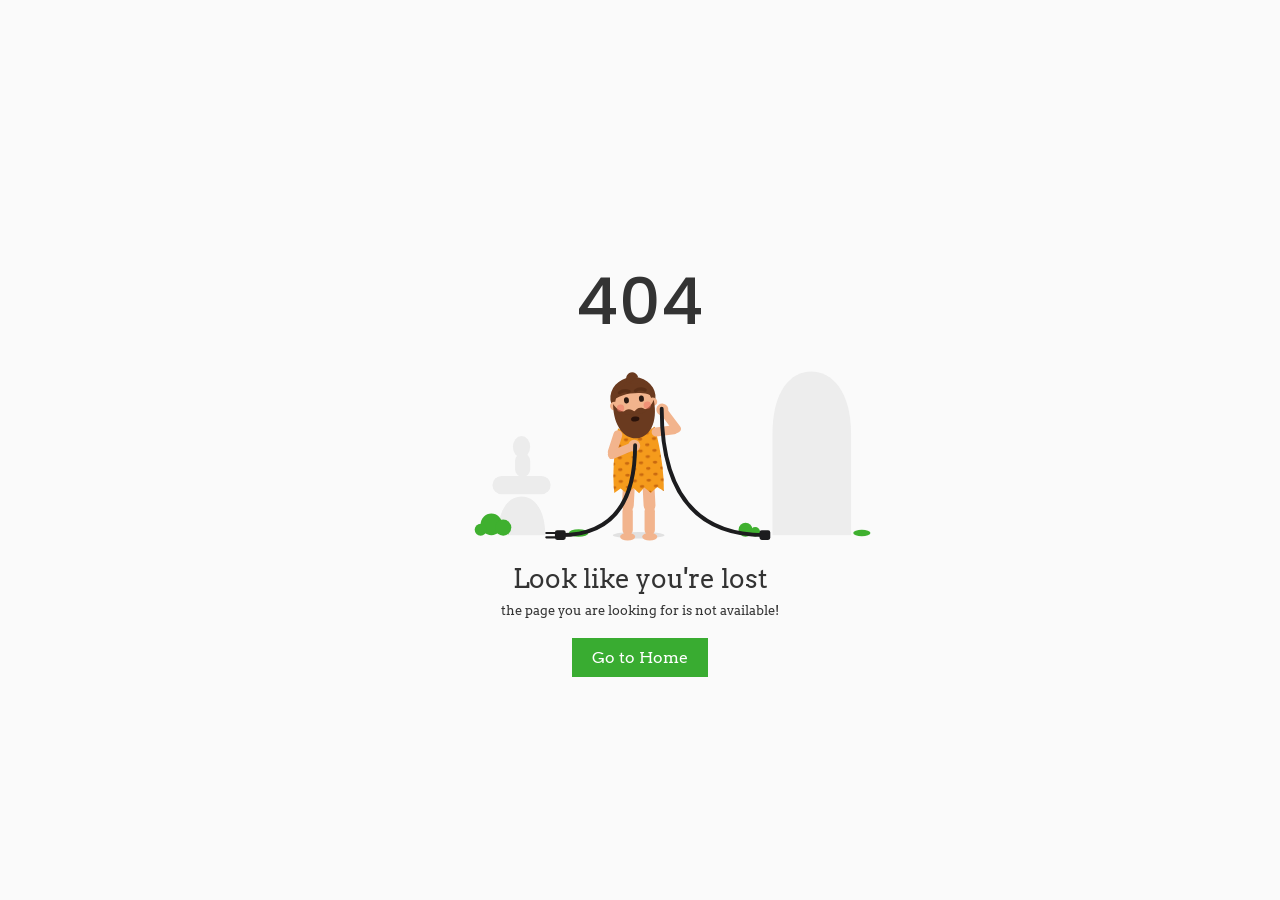
==== baotri2animation.html @ 829a9618 "Add files via upload" ====
<!DOCTYPE html>
<html lang="en">
<head>
<meta charset="utf-8">
<meta name="viewport" content="width=device-width, initial-scale=1">
<title>404 Page Not Found</title>
<link rel="preconnect" href="https://fonts.googleapis.com">
<link href="https://fonts.googleapis.com/css2?family=Arvo&family=Poppins:wght@500&display=swap" rel="stylesheet">
<style>
  /* ===== style.css ===== */
  * { box-sizing: border-box; margin: 0; padding: 0; }
  body {
    min-height: 100vh;
    display: grid;
    place-items: center;
    background: #fafafa;
    color: #333;
    font-family: 'Arvo', Georgia, serif;
  }
  .page_404 { width: 100%; padding: 24px 16px; text-align: center; }
  .contant_box_404 { margin-top: 50px; max-width: 560px; margin-inline: auto; }
  #stage { width: 100%; height: auto; display: block; overflow: visible; }
  .contant_box_404 h3 { font-size: 26px; font-weight: 400; margin-top: 4px; }
  .contant_box_404 p  { font-size: 13px; margin-top: 8px; }
  .link_404 {
    color: #fff !important;
    padding: 10px 20px;
    background: #39ac31;
    margin: 20px 0;
    display: inline-block;
    text-decoration: none;
  }
  .link_404:hover { background: #2f9328; }
</style>
</head>
<body>

<section class="page_404">
  <div class="contant_box_404">

    <svg id="stage" viewBox="0 0 520 285" role="img" aria-label="404 - a caveman gets zapped by an electric cable">
      <defs>
        <pattern id="spots" width="13" height="11" patternUnits="userSpaceOnUse">
          <ellipse cx="3" cy="3" rx="2.1" ry="1.3" fill="#c9690f"/>
          <ellipse cx="9.5" cy="8.5" rx="2.1" ry="1.3" fill="#c9690f"/>
        </pattern>
        <filter id="glow" x="-60%" y="-60%" width="220%" height="220%">
          <feMorphology in="SourceAlpha" operator="dilate" radius="2.5" result="d"/>
          <feGaussianBlur in="d" stdDeviation="5" result="b"/>
          <feFlood id="glowColor" flood-color="#ffd83a" flood-opacity="1"/>
          <feComposite in2="b" operator="in" result="c"/>
          <feMerge><feMergeNode in="c"/><feMergeNode in="SourceGraphic"/></feMerge>
        </filter>
        <filter id="cordGlow" x="-20%" y="-20%" width="140%" height="140%">
          <feGaussianBlur in="SourceGraphic" stdDeviation="3" result="b"/>
          <feMerge><feMergeNode in="b"/><feMergeNode in="SourceGraphic"/></feMerge>
        </filter>
        <radialGradient id="flashG">
          <stop offset="0" stop-color="#fff" stop-opacity="1"/>
          <stop offset=".45" stop-color="#fff3a0" stop-opacity=".7"/>
          <stop offset="1" stop-color="#ffe45c" stop-opacity="0"/>
        </radialGradient>
      </defs>

      <!-- ===== scene ===== -->
      <g id="scene" fill="#ececec">
        <!-- stacked stones (left) -->
        <path d="M128 262 C128 240 137 226 150 226 C163 226 172 240 172 262Z"/>
        <rect x="123" y="207" width="54" height="17" rx="8.5"/>
        <rect x="144" y="186" width="14" height="22" rx="7"/>
        <ellipse cx="150" cy="180" rx="8" ry="10"/>
        <!-- tall rock (right) -->
        <path d="M383 262 V168 C383 128 400 110 419 110 C438 110 456 128 456 168 V262Z" fill="#ededed"/>
        <!-- bushes -->
        <g fill="#3fb02f">
          <circle cx="122" cy="252" r="10"/><circle cx="133" cy="255" r="7.5"/><circle cx="112" cy="257" r="5.5"/>
          <ellipse cx="203" cy="260" rx="9" ry="3.5"/>
          <circle cx="358" cy="257" r="6.5"/><circle cx="367" cy="259" r="4.5"/>
          <ellipse cx="466" cy="260" rx="8" ry="3"/>
        </g>
      </g>

      <text x="260" y="66" text-anchor="middle" font-family="Poppins, system-ui, sans-serif"
            font-weight="500" font-size="60" fill="#333" letter-spacing="1">404</text>

      <ellipse id="shadow" cx="260" cy="262" rx="24" ry="3" fill="#000" opacity=".1"/>

      <g id="actors">
        <!-- ===== character ===== -->
        <g id="char">
          <g id="root">

            <!-- legs -->
            <g id="legL">
              <rect class="skin" x="-5.5" y="-3" width="11" height="29" rx="5.5"/>
              <line class="bone" x1="0" y1="0" x2="0" y2="24"/>
              <g id="shinL">
                <rect class="skin" x="-4.8" y="-3" width="9.6" height="27" rx="4.8"/>
                <ellipse class="skin" cx="0" cy="25.5" rx="7" ry="3.6"/>
                <line class="bone" x1="0" y1="0" x2="0" y2="24"/>
              </g>
            </g>
            <g id="legR">
              <rect class="skin" x="-5.5" y="-3" width="11" height="29" rx="5.5"/>
              <line class="bone" x1="0" y1="0" x2="0" y2="24"/>
              <g id="shinR">
                <rect class="skin" x="-4.8" y="-3" width="9.6" height="27" rx="4.8"/>
                <ellipse class="skin" cx="0" cy="25.5" rx="7" ry="3.6"/>
                <line class="bone" x1="0" y1="0" x2="0" y2="24"/>
              </g>
            </g>

            <!-- torso -->
            <g id="torso">
              <rect class="skin" x="-16" y="-54" width="32" height="54" rx="8"/>
              <g id="ribs" class="boneset">
                <line x1="0" y1="-48" x2="0" y2="-2"/>
                <line x1="-17" y1="-47" x2="17" y2="-47"/>
                <path d="M-11 -41 Q0 -37 11 -41 M-12 -34 Q0 -30 12 -34 M-11 -27 Q0 -23 11 -27 M-10 -20 Q0 -16 10 -20" fill="none"/>
                <path d="M-9 -3 Q0 6 9 -3" fill="none"/>
              </g>
              <path id="tunic" fill="#f59b1c"
                d="M-17 -52 C-22 -30 -24 -8 -23 8 L-17 4 L-11 9 L-5 4 L0 9 L5 4 L11 9 L17 4 L23 8 C24 -8 22 -30 17 -52 Q0 -38 -17 -52Z"/>
              <path id="tunicSpots" fill="url(#spots)"
                d="M-17 -52 C-22 -30 -24 -8 -23 8 L-17 4 L-11 9 L-5 4 L0 9 L5 4 L11 9 L17 4 L23 8 C24 -8 22 -30 17 -52 Q0 -38 -17 -52Z"/>

              <!-- head -->
              <g id="head">
                <rect class="skin" x="-5.5" y="-12" width="11" height="14" rx="4"/>
                <ellipse cx="0" cy="-30" rx="21" ry="19" fill="#6a3a1f"/>
                <circle class="skin" cx="-18" cy="-24" r="4"/>
                <circle class="skin" cx="18" cy="-24" r="4"/>
                <ellipse class="skin" cx="0" cy="-25" rx="17" ry="16"/>
                <path fill="#6a3a1f" d="M-19 -26 C-21 -4 -11 8 0 8 C11 8 21 -4 19 -26 C15 -18 9 -17 0 -17 C-9 -17 -15 -18 -19 -26Z"/>
                <path fill="#6a3a1f" d="M-19 -28 C-21 -48 21 -48 19 -28 C14 -36 -14 -36 -19 -28Z"/>
                <path fill="#6a3a1f" d="M-4 -44 C-7 -54 5 -57 7 -48 C3 -48 -1 -43 -4 -44Z"/>
                <circle cx="-12.5" cy="-21.5" r="3.4" fill="#ee6f62" opacity=".5"/>
                <circle cx="12.5" cy="-21.5" r="3.4" fill="#ee6f62" opacity=".5"/>
                <!-- mouth -->
                <ellipse id="mouth" cx="0" cy="-10" rx="4" ry="2.4" fill="#2b130b"/>
                <rect id="teeth" x="-3.5" y="-13.5" width="7" height="2.6" rx="1" fill="#fff" opacity="0"/>
                <path fill="#6a3a1f" d="M-11 -17 C-6 -22 -2 -19 0 -17 C2 -19 6 -22 11 -17 C6 -13 2 -14.5 0 -15 C-2 -14.5 -6 -13 -11 -17Z"/>
                <!-- eyes -->
                <g id="eyeL" transform="translate(-7 -28)">
                  <circle id="scL" r="4.6" fill="#fff" opacity="0"/>
                  <ellipse id="puL" rx="2.3" ry="2.9" fill="#2b1a12"/>
                </g>
                <g id="eyeR" transform="translate(7 -28)">
                  <circle id="scR" r="4.6" fill="#fff" opacity="0"/>
                  <ellipse id="puR" rx="2.3" ry="2.9" fill="#2b1a12"/>
                </g>
                <path id="browL" d="M-12 -35 Q-7.5 -37.5 -3 -35" stroke="#5a2f17" stroke-width="3" stroke-linecap="round" fill="none"/>
                <path id="browR" d="M3 -35 Q7.5 -37.5 12 -35" stroke="#5a2f17" stroke-width="3" stroke-linecap="round" fill="none"/>
                <circle id="gM" cx="0" cy="-10" r="0.1" fill="none"/>
              </g>
              <!-- arm L (screen left) -->
              <g id="armL">
                <rect class="skin" x="-4.2" y="-3" width="8.4" height="25" rx="4.2"/>
                <line class="bone" x1="0" y1="0" x2="0" y2="21"/>
                <g id="foreL">
                  <rect class="skin" x="-3.8" y="-3" width="7.6" height="25" rx="3.8"/>
                  <line class="bone" x1="0" y1="0" x2="0" y2="21"/>
                  <g id="fingL">
                    <rect class="skin" x="-4.5" y="22" width="3" height="9" rx="1.5" transform="rotate(14 -3 22)"/>
                    <rect class="skin" x="1.5" y="22" width="3" height="9" rx="1.5" transform="rotate(-14 3 22)"/>
                  </g>
                  <circle class="skin" cx="0" cy="23" r="5.6"/>
                  <circle id="gL" cx="0" cy="24" r="0.1" fill="none"/>
                </g>
              </g>
              <!-- arm R (screen right) -->
              <g id="armR">
                <rect class="skin" x="-4.2" y="-3" width="8.4" height="25" rx="4.2"/>
                <line class="bone" x1="0" y1="0" x2="0" y2="21"/>
                <g id="foreR">
                  <rect class="skin" x="-3.8" y="-3" width="7.6" height="25" rx="3.8"/>
                  <line class="bone" x1="0" y1="0" x2="0" y2="21"/>
                  <circle class="skin" cx="0" cy="23" r="5.6"/>
                  <circle id="gR" cx="0" cy="24" r="0.1" fill="none"/>
                </g>
              </g>

            </g>
          </g>
        </g>

        <!-- ===== cables ===== -->
        <g id="plugs" fill="#1c1c1e">
          <rect x="181" y="257.5" width="10" height="9" rx="2"/>
          <rect x="172" y="259" width="10" height="2" rx="1"/>
          <rect x="172" y="263" width="10" height="2" rx="1"/>
          <rect x="371" y="257.5" width="10" height="9" rx="2"/>
        </g>
        <path id="cordA" fill="none" stroke="#1c1c1e" stroke-width="3.6" stroke-linecap="round"/>
        <path id="cordB" fill="none" stroke="#1c1c1e" stroke-width="3.6" stroke-linecap="round"/>

        <!-- ===== fx ===== -->
        <g id="fx">
          <circle id="flash" r="120" fill="url(#flashG)" opacity="0"/>
          <g id="bolts" fill="none" stroke="#fff6a8" stroke-width="1.8" stroke-linecap="round" stroke-linejoin="round"></g>
          <g id="sparkR" opacity="0" stroke="#ffe45c" stroke-width="2" stroke-linecap="round">
            <path d="M376 250 l0 -10 M376 250 l-8 -7 M376 250 l8 -7"/>
          </g>
        </g>
      </g>
    </svg>

    <h3>Look like you're lost</h3>
    <p>the page you are looking for is not available!</p>
    <a href="index.html" class="link_404">Go to Home</a>
  </div>
</section>

<script>
/* ===== script.js ===== */
(() => {
  const $ = id => document.getElementById(id);
  const svg = $('stage');
  const GROUND = 262, LX = 186, RX = 376, FLOOR = { x: 292, y: GROUND };
  const Z = -0.16;       // timing offset of everything after the zap
  const ZT = 4.66 + Z;   // moment of the zap (4.5 s)
  const T = 9.0 + Z;     // loop length (s)

  /* ---------- helpers ---------- */
  const clamp = (x, a = 0, b = 1) => Math.min(b, Math.max(a, x));
  const sm = x => { x = clamp(x); return x * x * (3 - 2 * x); };
  const win = (t, a, b, r = .2) => sm((t - a) / r) * (1 - sm((t - b) / r));
  const hex = h => [1, 3, 5].map(i => parseInt(h.substr(i, 2), 16));
  const mix = (a, b, t) => { const A = hex(a), B = hex(b);
    return `rgb(${A.map((v, i) => Math.round(v + (B[i] - v) * t)).join(',')})`; };

  const E = {
    io:  x => .5 - .5 * Math.cos(Math.PI * x),
    in:  x => x * x,
    out: x => 1 - (1 - x) * (1 - x),
    lin: x => x
  };

  /* ---------- pose defaults ----------
     Angles: 0 = pointing down, +90 = left, 180 = up, -90 = right (absolute, relative to torso). */
  const START = {
    px: 260, py: 214, rot: 0, sx: 1, sy: 1, torso: 0, head: 0, lookX: 0, lookY: 1,
    aL: 20, fL: -110, aR: -20, fR: 110, tL: 3, sL: 0, tR: -3, sR: 0,
    blink: 0, squint: 0, mouth: .05, wide: 0, brow: 0, lift: 0,
    xray: 0, glow: 0, hot: 0, fing: 0,
    Ahl: 1, Ahr: 0, Am: 0, Bhl: 0, Bhr: 1, Bm: 0, tightB: 0,
    alpha: 0, flash: 0
  };

  const STAR = { torso: 0, head: -4, aL: 125, fL: 105, aR: -125, fR: -105, tL: 40, sL: 28, tR: -40, sR: -28,
    xray: 1, glow: 1, wide: 1, mouth: 1, brow: 10, lift: 3, squint: 0, hot: 1, tightB: 1,
    Ahl: 0, Ahr: 0, Am: 0, Bhr: 0, Bm: 1, lookX: 0, lookY: 0, px: 260, py: 214 };

  /* ---------- timeline (seconds) ---------- */
  const K = [
    [0,    START],                                                                   // 1) both hands hold a plug each
    [0.35, { alpha: 1 }],
    [0.75, { lookY: 1.6, head: 3, brow: -2 }],                                         //    look at the plugs
    [0.95, {}],
    [1.4,  { aR: -142, fR: 168, head: -8, torso: -4, px: 258, lookY: -1.2, lookX: 1.2, // 2) right hand lifts its plug...
             brow: 4, lift: 1.5, mouth: .2 }],
    [3.0,  {}],                                                                        //    ...and shakes it (procedural, see render)
    [3.55, { aR: -155, fR: 64, head: 3, torso: 0, px: 260, lookX: 0, lookY: 1.6,       // 3) plug to the mouth
             squint: .3, brow: -4, lift: 1, mouth: .05 }],
    [3.78, { Bhr: 0, Bm: 1 }],                                                         //    sucking (procedural)
    [4.4,  {}],
    [4.66 + Z, STAR],                                                                    // ZAP
    [5.55 + Z, { py: 132, px: 262 }, 'out'],                                             // fly up to the 404
    [6.15 + Z, {}],
    [6.28 + Z, { py: 136, xray: 0, glow: 0, hot: 0, tightB: 0, Bm: 0, wide: .4, mouth: .7,   // go limp
             aL: 55, fL: 20, aR: -55, fR: -20, tL: 18, sL: 5, tR: -18, sR: -5, head: 6, lift: 0, brow: 6 }],
    [6.5 + Z,  { py: 226, aL: 35, fL: -20, aR: -35, fR: 20, tL: 72, sL: -85, tR: -72, sR: 85, // fall & sit
             wide: .2, mouth: .4, head: 2 }],
    [6.72 + Z, { py: 248, sy: .94, wide: 0, mouth: .2, squint: .2, brow: 8, head: 0 }],        // land
    [6.84 + Z, { py: 244, sy: 1.02 }],
    [6.98 + Z, { py: 248, sy: 1 }],
    [7.4 + Z,  { aL: 30, fL: -125, aR: -30, fR: 125, head: 3, mouth: .1, squint: .15 }],       // 5) chin on hands
    [8.5 + Z,  {}],
    [8.9 + Z,  { alpha: 0 }],
    [9.0 + Z,  { ...START, alpha: 0 }, 'lin']
  ];

  const tracks = {};
  let cur = {};
  K.forEach(([t, p, e = 'io']) => {
    cur = { ...cur, ...p };
    for (const k in cur) (tracks[k] ||= []).push([t, cur[k], e]);
  });

  function sample(t) {
    const o = {};
    for (const k in tracks) {
      const a = tracks[k];
      let i = a.length - 1;
      while (i > 0 && a[i][0] > t) i--;
      if (i === a.length - 1 || a[i + 1][0] === a[i][0]) { o[k] = a[i][1]; continue; }
      const n = a[i + 1], u = (t - a[i][0]) / (n[0] - a[i][0]);
      o[k] = a[i][1] + (n[1] - a[i][1]) * E[n[2]](u);
    }
    return o;
  }

  /* ---------- cached nodes ---------- */
  const skins = [...document.querySelectorAll('.skin')];
  const bones = [...document.querySelectorAll('.bone')];
  const ribs = $('ribs');
  ribs.querySelectorAll('line,path').forEach(n => {
    n.setAttribute('stroke', '#fffbe0'); n.setAttribute('stroke-width', '2.2'); n.setAttribute('stroke-linecap', 'round');
  });
  bones.forEach(n => { n.setAttribute('stroke', '#fffbe0'); n.setAttribute('stroke-width', '3'); n.setAttribute('stroke-linecap', 'round'); });

  const el = {};
  ['root','torso','head','armL','armR','foreL','foreR','legL','legR','shinL','shinR','fingL',
   'eyeL','eyeR','puL','puR','scL','scR','browL','browR','mouth','teeth','tunic','tunicSpots',
   'cordA','cordB','actors','char','flash','bolts','sparkR','shadow','glowColor','gL','gR','gM'
  ].forEach(id => el[id] = $(id));

  const pt = svg.createSVGPoint();
  function world(node) {
    pt.x = +node.getAttribute('cx'); pt.y = +node.getAttribute('cy');
    const sp = pt.matrixTransform(node.getScreenCTM());
    return sp.matrixTransform(svg.getScreenCTM().inverse());
  }

  const BLINKS = [0.65, 3.3, 7.7 + Z, 8.2 + Z];
  const blinkAt = t => BLINKS.reduce((m, b) => Math.max(m, 1 - clamp(Math.abs(t - b) / .09)), 0);

  /* ---------- render one frame ---------- */
  function render(t) {
    const s = sample(t);

    /* procedural motion layered on the keyframes */
    const shake = win(t, 1.55, 3.0, .15);          // shaking the plug
    s.fR += 20 * Math.sin(t * 19) * shake;
    s.aR += 5 * Math.sin(t * 19 + 1.3) * shake;
    s.head += 2 * Math.sin(t * 19 + 2.2) * shake;
    s.sway = 9 * Math.sin(t * 19 + 2.8) * shake;   // the cable whips side to side
    s.aL += .8 * Math.sin(t * 2.1);                // left hand idles

        const calm = win(t, 7.3 + Z, 8.6 + Z, .3);
    s.head += 1.3 * Math.sin(t * 2.3) * calm;
    s.sy += .006 * Math.sin(t * 3) * calm;

    const zap = sm((t - ZT) / .05) * (1 - sm((t - ZT - 1.49) / .1));      // 0..1 while being electrocuted
    const jx = zap * (2.2 * Math.sin(t * 83) + 1.2 * Math.sin(t * 131));
    const jy = zap * (1.8 * Math.sin(t * 97 + 1));
    const jr = zap * 3.5 * Math.sin(t * 71);
    s.aL += zap * 7 * Math.sin(t * 61);  s.aR += zap * 7 * Math.sin(t * 67 + 2);
    s.tL += zap * 5 * Math.sin(t * 59);  s.tR += zap * 5 * Math.sin(t * 73 + 1);
    s.fL += zap * 6 * Math.sin(t * 79);  s.fR += zap * 6 * Math.sin(t * 89);
    s.glow *= .8 + .2 * Math.sin(t * 90);

    // sucking on the plug: pursed lips pulsing, hand nudging the plug in/out, eyes on the cable
    const suck = win(t, 3.8, 4.4, .08);
    const pump = Math.sin(t * 17);
    s.mouth = s.mouth * (1 - suck) + suck * (-.15 + .25 * pump);
    s.fR += suck * 5 * pump;
    s.head += suck * 1.2 * Math.sin(t * 17 + 1);
    s.squint = Math.max(s.squint, suck * .4);
    s.lift += suck * .8 * pump;

    // free-fall (gravity) while dropping
    if (t >= ZT + 1.62 && t < ZT + 2.06) { const u = (t - ZT - 1.62) / .44; s.py = 136 + (248 - 136) * u * u; }

    s.blink = Math.max(s.blink, blinkAt(t));

    /* skeleton transforms */
    el.root.setAttribute('transform', `translate(${s.px + jx} ${s.py + jy}) rotate(${s.rot + jr}) scale(${s.sx} ${s.sy})`);
    el.torso.setAttribute('transform', `rotate(${s.torso})`);
    el.head.setAttribute('transform', `translate(0 -50) rotate(${s.head})`);
    el.armL.setAttribute('transform', `translate(-17 -47) rotate(${s.aL})`);
    el.foreL.setAttribute('transform', `translate(0 21) rotate(${s.fL - s.aL})`);
    el.armR.setAttribute('transform', `translate(17 -47) rotate(${s.aR})`);
    el.foreR.setAttribute('transform', `translate(0 21) rotate(${s.fR - s.aR})`);
    el.legL.setAttribute('transform', `translate(-9 0) rotate(${s.tL})`);
    el.shinL.setAttribute('transform', `translate(0 24) rotate(${s.sL - s.tL})`);
    el.legR.setAttribute('transform', `translate(9 0) rotate(${s.tR})`);
    el.shinR.setAttribute('transform', `translate(0 24) rotate(${s.sR - s.tR})`);
    el.fingL.setAttribute('opacity', clamp(s.fing));

    /* face */
    const lid = 1 - Math.max(s.blink * .95, s.squint * .55);
    const ey = Math.max(.06, lid) * (1 + .15 * s.wide);
    ['L', 'R'].forEach(k => {
      el['eye' + k].style.transform = '';
      el['pu' + k].setAttribute('transform', `translate(${s.lookX} ${s.lookY}) scale(1 ${ey})`);
      el['sc' + k].setAttribute('opacity', clamp(s.wide));
      el['sc' + k].setAttribute('transform', `scale(1 ${Math.max(.05, 1 - s.blink)})`);
    });
    el.browL.setAttribute('transform', `translate(0 ${-s.lift}) rotate(${-s.brow} -7.5 -36)`);
    el.browR.setAttribute('transform', `translate(0 ${-s.lift}) rotate(${s.brow} 7.5 -36)`);
    el.mouth.setAttribute('rx', Math.max(2.4, 3.6 + 2 * s.mouth));
    el.mouth.setAttribute('ry', Math.max(1.3, 1.6 + 5 * s.mouth));
    el.teeth.setAttribute('opacity', s.mouth > .6 ? 1 : 0);

    /* x-ray look */
    const x = clamp(s.xray);
    const skin = mix('#f2b48d', '#ffd466', x);
    skins.forEach(n => { n.style.fill = skin; n.style.fillOpacity = 1 - .35 * x; });
    bones.forEach(n => n.setAttribute('opacity', x));
    ribs.setAttribute('opacity', x);
    el.tunic.style.fill = mix('#f59b1c', '#ffc040', x);
    el.tunic.style.fillOpacity = 1 - .72 * x;
    el.tunicSpots.style.opacity = 1 - .8 * x;

    el.char.setAttribute('filter', s.glow > .02 ? 'url(#glow)' : 'none');
    el.glowColor.setAttribute('flood-opacity', clamp(s.glow));

    /* cables */
    const hL = world(el.gL), hR = world(el.gR), mo = world(el.gM);
    const blend = (wl, wr, wm) => {
      let sum = wl + wr + wm; const n = sum > 1 ? sum : 1;
      const f = Math.max(0, 1 - sum / n);
      return { x: (hL.x * wl + hR.x * wr + mo.x * wm) / n + FLOOR.x * f,
               y: (hL.y * wl + hR.y * wr + mo.y * wm) / n + FLOOR.y * f };
    };
    const A = blend(s.Ahl, s.Ahr, s.Am);
    const B = blend(s.Bhl, s.Bhr, s.Bm);
    const cA = { x: A.x, y: GROUND };
    const mid = { x: (RX + B.x) / 2, y: (GROUND + B.y) / 2 };
    const cB = { x: B.x + (mid.x - B.x) * s.tightB + (s.sway || 0), y: GROUND + (mid.y - GROUND) * s.tightB };
    el.cordA.setAttribute('d', `M${LX} ${GROUND} Q${cA.x} ${cA.y} ${A.x} ${A.y}`);
    el.cordB.setAttribute('d', `M${RX} ${GROUND} Q${cB.x} ${cB.y} ${B.x} ${B.y}`);
    el.cordB.setAttribute('stroke', mix('#1c1c1e', '#fff3a8', clamp(s.hot)));
    el.cordB.setAttribute('filter', s.hot > .05 ? 'url(#cordGlow)' : 'none');

    /* fx */
    const cx = s.px + jx, cy = s.py + jy - 38;
    const fl = clamp(1 - (t - ZT) / .35) * (t >= ZT && t < ZT + .45 ? 1 : 0);
    el.flash.setAttribute('cx', cx); el.flash.setAttribute('cy', cy);
    el.flash.setAttribute('opacity', fl);
    el.sparkR.setAttribute('opacity', zap > .5 && Math.sin(t * 90) > -.2 ? 1 : 0);

    if (zap > .5) {
      let seed = Math.floor(t * 24) * 9301 + 49297;
      const rnd = () => (seed = (seed * 9301 + 49297) % 233280) / 233280;
      let d = '';
      for (let b = 0; b < 6; b++) {
        const a = rnd() * Math.PI * 2; let r = 32 + rnd() * 6;
        d += `<polyline points="${[0, 1, 2, 3].map(i => {
          const aa = a + (rnd() - .5) * .5, rr = r + i * (9 + rnd() * 5);
          return `${(cx + Math.cos(aa) * rr).toFixed(1)},${(cy + Math.sin(aa) * rr).toFixed(1)}`;
        }).join(' ')}"/>`;
      }
      el.bolts.innerHTML = d;
    } else if (el.bolts.firstChild) el.bolts.innerHTML = '';

    const h = Math.max(0, 214 - s.py);
    el.shadow.setAttribute('cx', s.px);
    el.shadow.setAttribute('rx', (s.py > 230 ? 30 : 24) * (1 - clamp(h / 150, 0, .75)));
    el.shadow.setAttribute('opacity', .1 * (1 - clamp(h / 150, 0, .7)) * s.alpha);
    el.actors.setAttribute('opacity', clamp(s.alpha));
  }

  /* ---------- run ---------- */
  window.__render = render;                         // handy for debugging: __render(4.9)
  const frozen = new URLSearchParams(location.search).get('t');
  if (frozen !== null) { render(parseFloat(frozen)); return; }
  if (matchMedia('(prefers-reduced-motion: reduce)').matches) { render(8); return; }

  const t0 = performance.now();
  (function loop(now) {
    render(((now - t0) / 1000) % T);
    requestAnimationFrame(loop);
  })(t0);
})();
</script>
</body>
</html>
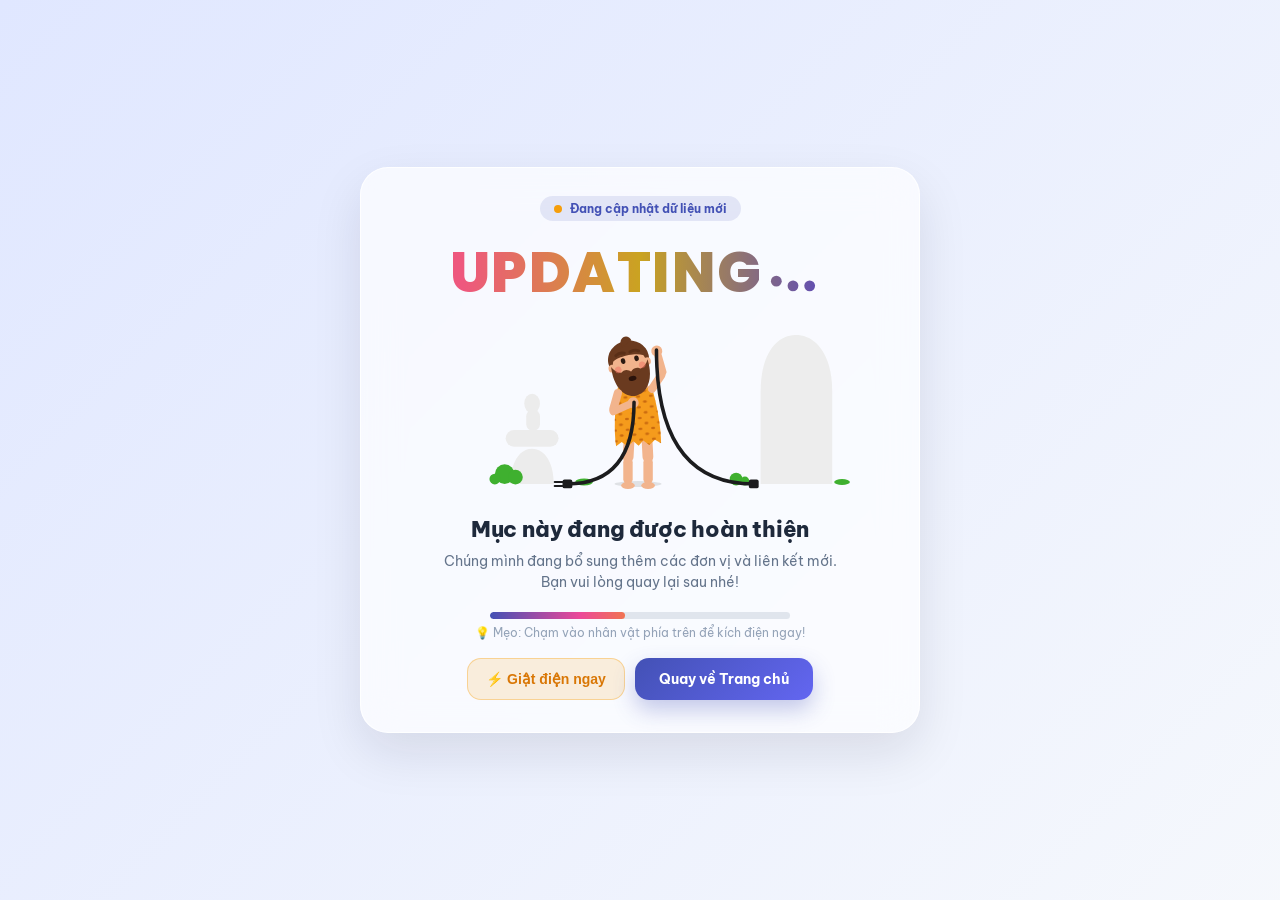
==== commit e40ed6b7: "Add files via upload" ====
--- a/baotri2animation.html
+++ b/baotri2animation.html
@@ -1,44 +1,241 @@
 <!DOCTYPE html>
-<html lang="en">
+<html lang="vi" translate="no">
 <head>
 <meta charset="utf-8">
-<meta name="viewport" content="width=device-width, initial-scale=1">
-<title>404 Page Not Found</title>
+<meta name="viewport" content="width=device-width, initial-scale=1, viewport-fit=cover">
+<meta name="google" content="notranslate">
+<title>Đang cập nhật - Sổ Rèn Luyện</title>
 <link rel="preconnect" href="https://fonts.googleapis.com">
-<link href="https://fonts.googleapis.com/css2?family=Arvo&family=Poppins:wght@500&display=swap" rel="stylesheet">
+<link href="https://fonts.googleapis.com/css2?family=Be+Vietnam+Pro:wght@400;600;700;800&family=Poppins:wght@700;800&display=swap" rel="stylesheet">
+<script src="sakura.js"></script>
+<script src="lang.js"></script>
 <style>
-  /* ===== style.css ===== */
   * { box-sizing: border-box; margin: 0; padding: 0; }
+
   body {
     min-height: 100vh;
-    display: grid;
-    place-items: center;
-    background: #fafafa;
-    color: #333;
-    font-family: 'Arvo', Georgia, serif;
-  }
-  .page_404 { width: 100%; padding: 24px 16px; text-align: center; }
-  .contant_box_404 { margin-top: 50px; max-width: 560px; margin-inline: auto; }
-  #stage { width: 100%; height: auto; display: block; overflow: visible; }
-  .contant_box_404 h3 { font-size: 26px; font-weight: 400; margin-top: 4px; }
-  .contant_box_404 p  { font-size: 13px; margin-top: 8px; }
+    min-height: 100dvh;
+    display: flex;
+    align-items: center;
+    justify-content: center;
+    padding: 20px;
+    font-family: 'Be Vietnam Pro', -apple-system, BlinkMacSystemFont, "Segoe UI", Roboto, sans-serif;
+    color: #1e293b;
+    background: linear-gradient(135deg, #e0e7ff 0%, #f8fafc 45%, #fce7f3 100%);
+    background-size: 250% 250%;
+    animation: bgShift 12s ease infinite;
+    overflow: hidden;
+    transition: background 0.3s ease, color 0.3s ease;
+  }
+
+  body.dark-mode {
+    color: #f8fafc;
+    background: linear-gradient(135deg, #0f172a 0%, #1e1b4b 50%, #0f172a 100%);
+    background-size: 250% 250%;
+  }
+
+  @keyframes bgShift {
+    0% { background-position: 0% 50%; }
+    50% { background-position: 100% 50%; }
+    100% { background-position: 0% 50%; }
+  }
+
+  /* Chớp sáng toàn màn hình khi bị giật điện */
+  #zap-flash-overlay {
+    position: fixed;
+    inset: 0;
+    background: radial-gradient(circle, rgba(254, 240, 138, 0.38) 0%, rgba(250, 204, 21, 0) 70%);
+    pointer-events: none;
+    opacity: 0;
+    z-index: 15;
+    transition: opacity 0.08s ease;
+  }
+
+  .page_404 {
+    width: 100%;
+    max-width: 560px;
+    position: relative;
+    z-index: 10;
+  }
+
+  /* Khung kính mờ Glassmorphism */
+  .contant_box_404 {
+    background: rgba(255, 255, 255, 0.68);
+    backdrop-filter: blur(18px);
+    -webkit-backdrop-filter: blur(18px);
+    border: 1px solid rgba(255, 255, 255, 0.85);
+    border-radius: 28px;
+    padding: 28px 24px 32px;
+    text-align: center;
+    box-shadow: 0 20px 50px rgba(15, 23, 42, 0.1);
+    transition: transform 0.06s linear, box-shadow 0.2s ease;
+  }
+
+  body.dark-mode .contant_box_404 {
+    background: rgba(30, 41, 59, 0.65);
+    border-color: rgba(255, 255, 255, 0.12);
+    box-shadow: 0 24px 60px rgba(0, 0, 0, 0.45);
+  }
+
+  .contant_box_404.zapping {
+    box-shadow: 0 0 40px rgba(250, 204, 21, 0.45), 0 20px 50px rgba(15, 23, 42, 0.2);
+  }
+
+  #stage {
+    width: 100%;
+    height: auto;
+    display: block;
+    overflow: visible;
+    cursor: pointer;
+    user-select: none;
+    -webkit-tap-highlight-color: transparent;
+  }
+
+  body.dark-mode #scene path,
+  body.dark-mode #scene rect,
+  body.dark-mode #scene ellipse {
+    fill: rgba(148, 163, 184, 0.16);
+  }
+  body.dark-mode #scene g[fill="#3fb02f"] circle,
+  body.dark-mode #scene g[fill="#3fb02f"] ellipse {
+    fill: #22c55e;
+  }
+
+  .status-pill {
+    display: inline-flex;
+    align-items: center;
+    gap: 8px;
+    padding: 5px 14px;
+    border-radius: 99px;
+    background: rgba(67, 81, 181, 0.12);
+    color: #4351b5;
+    font-size: 12px;
+    font-weight: 700;
+    margin-bottom: 6px;
+  }
+  body.dark-mode .status-pill {
+    background: rgba(99, 102, 241, 0.22);
+    color: #a5b4fc;
+  }
+  .status-dot {
+    width: 8px;
+    height: 8px;
+    border-radius: 50%;
+    background: #f59e0b;
+    animation: pulseDot 1.4s infinite;
+  }
+  @keyframes pulseDot {
+    0%, 100% { transform: scale(1); opacity: 1; }
+    50% { transform: scale(1.45); opacity: 0.5; }
+  }
+
+  .contant_box_404 h3 {
+    font-size: 22px;
+    font-weight: 800;
+    margin-top: 8px;
+    letter-spacing: -0.2px;
+  }
+
+  .contant_box_404 p {
+    font-size: 14px;
+    margin-top: 8px;
+    color: #64748b;
+    line-height: 1.55;
+  }
+  body.dark-mode .contant_box_404 p { color: #94a3b8; }
+
+  /* Thanh tiến độ chạy mượt */
+  .progress-wrap {
+    width: 100%;
+    max-width: 300px;
+    height: 7px;
+    background: rgba(148, 163, 184, 0.25);
+    border-radius: 99px;
+    margin: 18px auto 6px;
+    overflow: hidden;
+  }
+  .progress-bar {
+    width: 45%;
+    height: 100%;
+    border-radius: 99px;
+    background: linear-gradient(90deg, #4351b5, #ec4899, #f59e0b, #10b981);
+    background-size: 200% 100%;
+    animation: progressMove 2.2s ease-in-out infinite;
+  }
+  @keyframes progressMove {
+    0% { transform: translateX(-100%); }
+    100% { transform: translateX(240%); }
+  }
+
+  .tap-hint {
+    font-size: 12px;
+    color: #94a3b8;
+    margin-bottom: 18px;
+  }
+
+  .btn-group {
+    display: flex;
+    gap: 10px;
+    justify-content: center;
+    flex-wrap: wrap;
+  }
+
   .link_404 {
     color: #fff !important;
-    padding: 10px 20px;
-    background: #39ac31;
-    margin: 20px 0;
-    display: inline-block;
+    padding: 12px 24px;
+    background: linear-gradient(135deg, #4351b5 0%, #6366f1 100%);
+    border-radius: 14px;
+    font-size: 14px;
+    font-weight: 700;
+    display: inline-flex;
+    align-items: center;
+    gap: 8px;
     text-decoration: none;
-  }
-  .link_404:hover { background: #2f9328; }
+    border: none;
+    cursor: pointer;
+    box-shadow: 0 10px 22px rgba(67, 81, 181, 0.3);
+    transition: transform 0.2s ease, box-shadow 0.2s ease;
+  }
+  .link_404:hover {
+    transform: translateY(-2px);
+    box-shadow: 0 14px 28px rgba(67, 81, 181, 0.45);
+  }
+
+  .btn-zap {
+    padding: 12px 18px;
+    border-radius: 14px;
+    font-size: 14px;
+    font-weight: 700;
+    background: rgba(245, 158, 11, 0.14);
+    color: #d97706;
+    border: 1px solid rgba(245, 158, 11, 0.35);
+    cursor: pointer;
+    transition: all 0.2s ease;
+  }
+  body.dark-mode .btn-zap {
+    background: rgba(250, 204, 21, 0.14);
+    color: #fde047;
+    border-color: rgba(250, 204, 21, 0.35);
+  }
+  .btn-zap:hover {
+    transform: translateY(-2px);
+    background: rgba(245, 158, 11, 0.24);
+  }
 </style>
 </head>
 <body>
 
+<div id="zap-flash-overlay"></div>
+
 <section class="page_404">
-  <div class="contant_box_404">
-
-    <svg id="stage" viewBox="0 0 520 285" role="img" aria-label="404 - a caveman gets zapped by an electric cable">
+  <div class="contant_box_404" id="card-box">
+
+    <div class="status-pill">
+      <span class="status-dot"></span>
+      Đang cập nhật dữ liệu mới
+    </div>
+
+    <svg id="stage" viewBox="0 0 520 285" role="img" aria-label="Đang cập nhật" title="Bấm vào để giật điện ngay!">
       <defs>
         <pattern id="spots" width="13" height="11" patternUnits="userSpaceOnUse">
           <ellipse cx="3" cy="3" rx="2.1" ry="1.3" fill="#c9690f"/>
@@ -60,18 +257,26 @@
           <stop offset=".45" stop-color="#fff3a0" stop-opacity=".7"/>
           <stop offset="1" stop-color="#ffe45c" stop-opacity="0"/>
         </radialGradient>
+        <linearGradient id="updatingGrad" gradientUnits="userSpaceOnUse" x1="80" y1="0" x2="440" y2="0">
+          <stop offset="0%" stop-color="#4351b5">
+            <animate attributeName="stop-color" values="#4351b5;#ec4899;#f59e0b;#10b981;#4351b5" dur="5s" repeatCount="indefinite"/>
+          </stop>
+          <stop offset="50%" stop-color="#ec4899">
+            <animate attributeName="stop-color" values="#ec4899;#f59e0b;#10b981;#4351b5;#ec4899" dur="5s" repeatCount="indefinite"/>
+          </stop>
+          <stop offset="100%" stop-color="#10b981">
+            <animate attributeName="stop-color" values="#10b981;#4351b5;#ec4899;#f59e0b;#10b981" dur="5s" repeatCount="indefinite"/>
+          </stop>
+        </linearGradient>
       </defs>
 
       <!-- ===== scene ===== -->
       <g id="scene" fill="#ececec">
-        <!-- stacked stones (left) -->
         <path d="M128 262 C128 240 137 226 150 226 C163 226 172 240 172 262Z"/>
         <rect x="123" y="207" width="54" height="17" rx="8.5"/>
         <rect x="144" y="186" width="14" height="22" rx="7"/>
         <ellipse cx="150" cy="180" rx="8" ry="10"/>
-        <!-- tall rock (right) -->
         <path d="M383 262 V168 C383 128 400 110 419 110 C438 110 456 128 456 168 V262Z" fill="#ededed"/>
-        <!-- bushes -->
         <g fill="#3fb02f">
           <circle cx="122" cy="252" r="10"/><circle cx="133" cy="255" r="7.5"/><circle cx="112" cy="257" r="5.5"/>
           <ellipse cx="203" cy="260" rx="9" ry="3.5"/>
@@ -80,17 +285,23 @@
         </g>
       </g>
 
-      <text x="260" y="66" text-anchor="middle" font-family="Poppins, system-ui, sans-serif"
-            font-weight="500" font-size="60" fill="#333" letter-spacing="1">404</text>
+      <text x="385" y="66" text-anchor="end" font-family="Poppins, system-ui, sans-serif"
+            font-weight="800" font-size="58" fill="url(#updatingGrad)" letter-spacing="1.5">UPDATING</text>
+      <circle cx="399" cy="60" r="5.5" fill="url(#updatingGrad)">
+        <animate attributeName="cy" values="60;44;60;60" keyTimes="0;0.2;0.45;1" dur="1.4s" begin="0s" repeatCount="indefinite"/>
+      </circle>
+      <circle cx="416" cy="60" r="5.5" fill="url(#updatingGrad)">
+        <animate attributeName="cy" values="60;44;60;60" keyTimes="0;0.2;0.45;1" dur="1.4s" begin="0.2s" repeatCount="indefinite"/>
+      </circle>
+      <circle cx="433" cy="60" r="5.5" fill="url(#updatingGrad)">
+        <animate attributeName="cy" values="60;44;60;60" keyTimes="0;0.2;0.45;1" dur="1.4s" begin="0.4s" repeatCount="indefinite"/>
+      </circle>
 
       <ellipse id="shadow" cx="260" cy="262" rx="24" ry="3" fill="#000" opacity=".1"/>
 
       <g id="actors">
-        <!-- ===== character ===== -->
         <g id="char">
           <g id="root">
-
-            <!-- legs -->
             <g id="legL">
               <rect class="skin" x="-5.5" y="-3" width="11" height="29" rx="5.5"/>
               <line class="bone" x1="0" y1="0" x2="0" y2="24"/>
@@ -109,8 +320,6 @@
                 <line class="bone" x1="0" y1="0" x2="0" y2="24"/>
               </g>
             </g>
-
-            <!-- torso -->
             <g id="torso">
               <rect class="skin" x="-16" y="-54" width="32" height="54" rx="8"/>
               <g id="ribs" class="boneset">
@@ -123,8 +332,6 @@
                 d="M-17 -52 C-22 -30 -24 -8 -23 8 L-17 4 L-11 9 L-5 4 L0 9 L5 4 L11 9 L17 4 L23 8 C24 -8 22 -30 17 -52 Q0 -38 -17 -52Z"/>
               <path id="tunicSpots" fill="url(#spots)"
                 d="M-17 -52 C-22 -30 -24 -8 -23 8 L-17 4 L-11 9 L-5 4 L0 9 L5 4 L11 9 L17 4 L23 8 C24 -8 22 -30 17 -52 Q0 -38 -17 -52Z"/>
-
-              <!-- head -->
               <g id="head">
                 <rect class="skin" x="-5.5" y="-12" width="11" height="14" rx="4"/>
                 <ellipse cx="0" cy="-30" rx="21" ry="19" fill="#6a3a1f"/>
@@ -136,11 +343,9 @@
                 <path fill="#6a3a1f" d="M-4 -44 C-7 -54 5 -57 7 -48 C3 -48 -1 -43 -4 -44Z"/>
                 <circle cx="-12.5" cy="-21.5" r="3.4" fill="#ee6f62" opacity=".5"/>
                 <circle cx="12.5" cy="-21.5" r="3.4" fill="#ee6f62" opacity=".5"/>
-                <!-- mouth -->
                 <ellipse id="mouth" cx="0" cy="-10" rx="4" ry="2.4" fill="#2b130b"/>
                 <rect id="teeth" x="-3.5" y="-13.5" width="7" height="2.6" rx="1" fill="#fff" opacity="0"/>
                 <path fill="#6a3a1f" d="M-11 -17 C-6 -22 -2 -19 0 -17 C2 -19 6 -22 11 -17 C6 -13 2 -14.5 0 -15 C-2 -14.5 -6 -13 -11 -17Z"/>
-                <!-- eyes -->
                 <g id="eyeL" transform="translate(-7 -28)">
                   <circle id="scL" r="4.6" fill="#fff" opacity="0"/>
                   <ellipse id="puL" rx="2.3" ry="2.9" fill="#2b1a12"/>
@@ -153,7 +358,6 @@
                 <path id="browR" d="M3 -35 Q7.5 -37.5 12 -35" stroke="#5a2f17" stroke-width="3" stroke-linecap="round" fill="none"/>
                 <circle id="gM" cx="0" cy="-10" r="0.1" fill="none"/>
               </g>
-              <!-- arm L (screen left) -->
               <g id="armL">
                 <rect class="skin" x="-4.2" y="-3" width="8.4" height="25" rx="4.2"/>
                 <line class="bone" x1="0" y1="0" x2="0" y2="21"/>
@@ -168,7 +372,6 @@
                   <circle id="gL" cx="0" cy="24" r="0.1" fill="none"/>
                 </g>
               </g>
-              <!-- arm R (screen right) -->
               <g id="armR">
                 <rect class="skin" x="-4.2" y="-3" width="8.4" height="25" rx="4.2"/>
                 <line class="bone" x1="0" y1="0" x2="0" y2="21"/>
@@ -179,12 +382,10 @@
                   <circle id="gR" cx="0" cy="24" r="0.1" fill="none"/>
                 </g>
               </g>
-
             </g>
           </g>
         </g>
 
-        <!-- ===== cables ===== -->
         <g id="plugs" fill="#1c1c1e">
           <rect x="181" y="257.5" width="10" height="9" rx="2"/>
           <rect x="172" y="259" width="10" height="2" rx="1"/>
@@ -194,7 +395,6 @@
         <path id="cordA" fill="none" stroke="#1c1c1e" stroke-width="3.6" stroke-linecap="round"/>
         <path id="cordB" fill="none" stroke="#1c1c1e" stroke-width="3.6" stroke-linecap="round"/>
 
-        <!-- ===== fx ===== -->
         <g id="fx">
           <circle id="flash" r="120" fill="url(#flashG)" opacity="0"/>
           <g id="bolts" fill="none" stroke="#fff6a8" stroke-width="1.8" stroke-linecap="round" stroke-linejoin="round"></g>
@@ -205,23 +405,35 @@
       </g>
     </svg>
 
-    <h3>Look like you're lost</h3>
-    <p>the page you are looking for is not available!</p>
-    <a href="index.html" class="link_404">Go to Home</a>
+    <h3>Mục này đang được hoàn thiện</h3>
+    <p>Chúng mình đang bổ sung thêm các đơn vị và liên kết mới.<br>Bạn vui lòng quay lại sau nhé!</p>
+
+    <div class="progress-wrap"><div class="progress-bar"></div></div>
+    <div class="tap-hint">💡 Mẹo: Chạm vào nhân vật phía trên để kích điện ngay!</div>
+
+    <div class="btn-group">
+      <button type="button" class="btn-zap" id="btn-trigger-zap">⚡ Giật điện ngay</button>
+      <a href="index.html" class="link_404">Quay về Trang chủ</a>
+    </div>
   </div>
 </section>
 
 <script>
-/* ===== script.js ===== */
+// Tự động đồng bộ Dark Mode từ Sổ Rèn Luyện
+if (localStorage.getItem('srl_theme') === 'dark') {
+  document.body.classList.add('dark-mode');
+}
+
 (() => {
   const $ = id => document.getElementById(id);
   const svg = $('stage');
+  const cardBox = $('card-box');
+  const flashOverlay = $('zap-flash-overlay');
   const GROUND = 262, LX = 186, RX = 376, FLOOR = { x: 292, y: GROUND };
-  const Z = -0.16;       // timing offset of everything after the zap
-  const ZT = 4.66 + Z;   // moment of the zap (4.5 s)
-  const T = 9.0 + Z;     // loop length (s)
-
-  /* ---------- helpers ---------- */
+  const Z = -0.16;
+  const ZT = 4.66 + Z;
+  const T = 9.0 + Z;
+
   const clamp = (x, a = 0, b = 1) => Math.min(b, Math.max(a, x));
   const sm = x => { x = clamp(x); return x * x * (3 - 2 * x); };
   const win = (t, a, b, r = .2) => sm((t - a) / r) * (1 - sm((t - b) / r));
@@ -236,8 +448,6 @@
     lin: x => x
   };
 
-  /* ---------- pose defaults ----------
-     Angles: 0 = pointing down, +90 = left, 180 = up, -90 = right (absolute, relative to torso). */
   const START = {
     px: 260, py: 214, rot: 0, sx: 1, sy: 1, torso: 0, head: 0, lookX: 0, lookY: 1,
     aL: 20, fL: -110, aR: -20, fR: 110, tL: 3, sL: 0, tR: -3, sR: 0,
@@ -251,30 +461,29 @@
     xray: 1, glow: 1, wide: 1, mouth: 1, brow: 10, lift: 3, squint: 0, hot: 1, tightB: 1,
     Ahl: 0, Ahr: 0, Am: 0, Bhr: 0, Bm: 1, lookX: 0, lookY: 0, px: 260, py: 214 };
 
-  /* ---------- timeline (seconds) ---------- */
   const K = [
-    [0,    START],                                                                   // 1) both hands hold a plug each
+    [0,    START],
     [0.35, { alpha: 1 }],
-    [0.75, { lookY: 1.6, head: 3, brow: -2 }],                                         //    look at the plugs
+    [0.75, { lookY: 1.6, head: 3, brow: -2 }],
     [0.95, {}],
-    [1.4,  { aR: -142, fR: 168, head: -8, torso: -4, px: 258, lookY: -1.2, lookX: 1.2, // 2) right hand lifts its plug...
+    [1.4,  { aR: -142, fR: 168, head: -8, torso: -4, px: 258, lookY: -1.2, lookX: 1.2,
              brow: 4, lift: 1.5, mouth: .2 }],
-    [3.0,  {}],                                                                        //    ...and shakes it (procedural, see render)
-    [3.55, { aR: -155, fR: 64, head: 3, torso: 0, px: 260, lookX: 0, lookY: 1.6,       // 3) plug to the mouth
+    [3.0,  {}],
+    [3.55, { aR: -155, fR: 64, head: 3, torso: 0, px: 260, lookX: 0, lookY: 1.6,
              squint: .3, brow: -4, lift: 1, mouth: .05 }],
-    [3.78, { Bhr: 0, Bm: 1 }],                                                         //    sucking (procedural)
+    [3.78, { Bhr: 0, Bm: 1 }],
     [4.4,  {}],
-    [4.66 + Z, STAR],                                                                    // ZAP
-    [5.55 + Z, { py: 132, px: 262 }, 'out'],                                             // fly up to the 404
+    [4.66 + Z, STAR],
+    [5.55 + Z, { py: 132, px: 262 }, 'out'],
     [6.15 + Z, {}],
-    [6.28 + Z, { py: 136, xray: 0, glow: 0, hot: 0, tightB: 0, Bm: 0, wide: .4, mouth: .7,   // go limp
+    [6.28 + Z, { py: 136, xray: 0, glow: 0, hot: 0, tightB: 0, Bm: 0, wide: .4, mouth: .7,
              aL: 55, fL: 20, aR: -55, fR: -20, tL: 18, sL: 5, tR: -18, sR: -5, head: 6, lift: 0, brow: 6 }],
-    [6.5 + Z,  { py: 226, aL: 35, fL: -20, aR: -35, fR: 20, tL: 72, sL: -85, tR: -72, sR: 85, // fall & sit
+    [6.5 + Z,  { py: 226, aL: 35, fL: -20, aR: -35, fR: 20, tL: 72, sL: -85, tR: -72, sR: 85,
              wide: .2, mouth: .4, head: 2 }],
-    [6.72 + Z, { py: 248, sy: .94, wide: 0, mouth: .2, squint: .2, brow: 8, head: 0 }],        // land
+    [6.72 + Z, { py: 248, sy: .94, wide: 0, mouth: .2, squint: .2, brow: 8, head: 0 }],
     [6.84 + Z, { py: 244, sy: 1.02 }],
     [6.98 + Z, { py: 248, sy: 1 }],
-    [7.4 + Z,  { aL: 30, fL: -125, aR: -30, fR: 125, head: 3, mouth: .1, squint: .15 }],       // 5) chin on hands
+    [7.4 + Z,  { aL: 30, fL: -125, aR: -30, fR: 125, head: 3, mouth: .1, squint: .15 }],
     [8.5 + Z,  {}],
     [8.9 + Z,  { alpha: 0 }],
     [9.0 + Z,  { ...START, alpha: 0 }, 'lin']
@@ -300,7 +509,6 @@
     return o;
   }
 
-  /* ---------- cached nodes ---------- */
   const skins = [...document.querySelectorAll('.skin')];
   const bones = [...document.querySelectorAll('.bone')];
   const ribs = $('ribs');
@@ -325,23 +533,21 @@
   const BLINKS = [0.65, 3.3, 7.7 + Z, 8.2 + Z];
   const blinkAt = t => BLINKS.reduce((m, b) => Math.max(m, 1 - clamp(Math.abs(t - b) / .09)), 0);
 
-  /* ---------- render one frame ---------- */
   function render(t) {
     const s = sample(t);
 
-    /* procedural motion layered on the keyframes */
-    const shake = win(t, 1.55, 3.0, .15);          // shaking the plug
+    const shake = win(t, 1.55, 3.0, .15);
     s.fR += 20 * Math.sin(t * 19) * shake;
     s.aR += 5 * Math.sin(t * 19 + 1.3) * shake;
     s.head += 2 * Math.sin(t * 19 + 2.2) * shake;
-    s.sway = 9 * Math.sin(t * 19 + 2.8) * shake;   // the cable whips side to side
-    s.aL += .8 * Math.sin(t * 2.1);                // left hand idles
-
-        const calm = win(t, 7.3 + Z, 8.6 + Z, .3);
+    s.sway = 9 * Math.sin(t * 19 + 2.8) * shake;
+    s.aL += .8 * Math.sin(t * 2.1);
+
+    const calm = win(t, 7.3 + Z, 8.6 + Z, .3);
     s.head += 1.3 * Math.sin(t * 2.3) * calm;
     s.sy += .006 * Math.sin(t * 3) * calm;
 
-    const zap = sm((t - ZT) / .05) * (1 - sm((t - ZT - 1.49) / .1));      // 0..1 while being electrocuted
+    const zap = sm((t - ZT) / .05) * (1 - sm((t - ZT - 1.49) / .1));
     const jx = zap * (2.2 * Math.sin(t * 83) + 1.2 * Math.sin(t * 131));
     const jy = zap * (1.8 * Math.sin(t * 97 + 1));
     const jr = zap * 3.5 * Math.sin(t * 71);
@@ -350,7 +556,19 @@
     s.fL += zap * 6 * Math.sin(t * 79);  s.fR += zap * 6 * Math.sin(t * 89);
     s.glow *= .8 + .2 * Math.sin(t * 90);
 
-    // sucking on the plug: pursed lips pulsing, hand nudging the plug in/out, eyes on the cable
+    // Rung khung kính mờ + chớp sáng khi bị điện giật
+    if (zap > 0.3) {
+      const sx = (Math.sin(t * 95) * 4 * zap).toFixed(1);
+      const sy = (Math.cos(t * 110) * 3 * zap).toFixed(1);
+      cardBox.style.transform = `translate(${sx}px, ${sy}px)`;
+      cardBox.classList.add('zapping');
+      flashOverlay.style.opacity = (0.35 + 0.35 * Math.sin(t * 80)) * zap;
+    } else {
+      cardBox.style.transform = '';
+      cardBox.classList.remove('zapping');
+      flashOverlay.style.opacity = 0;
+    }
+
     const suck = win(t, 3.8, 4.4, .08);
     const pump = Math.sin(t * 17);
     s.mouth = s.mouth * (1 - suck) + suck * (-.15 + .25 * pump);
@@ -359,12 +577,10 @@
     s.squint = Math.max(s.squint, suck * .4);
     s.lift += suck * .8 * pump;
 
-    // free-fall (gravity) while dropping
     if (t >= ZT + 1.62 && t < ZT + 2.06) { const u = (t - ZT - 1.62) / .44; s.py = 136 + (248 - 136) * u * u; }
 
     s.blink = Math.max(s.blink, blinkAt(t));
 
-    /* skeleton transforms */
     el.root.setAttribute('transform', `translate(${s.px + jx} ${s.py + jy}) rotate(${s.rot + jr}) scale(${s.sx} ${s.sy})`);
     el.torso.setAttribute('transform', `rotate(${s.torso})`);
     el.head.setAttribute('transform', `translate(0 -50) rotate(${s.head})`);
@@ -378,7 +594,6 @@
     el.shinR.setAttribute('transform', `translate(0 24) rotate(${s.sR - s.tR})`);
     el.fingL.setAttribute('opacity', clamp(s.fing));
 
-    /* face */
     const lid = 1 - Math.max(s.blink * .95, s.squint * .55);
     const ey = Math.max(.06, lid) * (1 + .15 * s.wide);
     ['L', 'R'].forEach(k => {
@@ -393,7 +608,6 @@
     el.mouth.setAttribute('ry', Math.max(1.3, 1.6 + 5 * s.mouth));
     el.teeth.setAttribute('opacity', s.mouth > .6 ? 1 : 0);
 
-    /* x-ray look */
     const x = clamp(s.xray);
     const skin = mix('#f2b48d', '#ffd466', x);
     skins.forEach(n => { n.style.fill = skin; n.style.fillOpacity = 1 - .35 * x; });
@@ -406,7 +620,6 @@
     el.char.setAttribute('filter', s.glow > .02 ? 'url(#glow)' : 'none');
     el.glowColor.setAttribute('flood-opacity', clamp(s.glow));
 
-    /* cables */
     const hL = world(el.gL), hR = world(el.gR), mo = world(el.gM);
     const blend = (wl, wr, wm) => {
       let sum = wl + wr + wm; const n = sum > 1 ? sum : 1;
@@ -424,7 +637,6 @@
     el.cordB.setAttribute('stroke', mix('#1c1c1e', '#fff3a8', clamp(s.hot)));
     el.cordB.setAttribute('filter', s.hot > .05 ? 'url(#cordGlow)' : 'none');
 
-    /* fx */
     const cx = s.px + jx, cy = s.py + jy - 38;
     const fl = clamp(1 - (t - ZT) / .35) * (t >= ZT && t < ZT + .45 ? 1 : 0);
     el.flash.setAttribute('cx', cx); el.flash.setAttribute('cy', cy);
@@ -452,18 +664,33 @@
     el.actors.setAttribute('opacity', clamp(s.alpha));
   }
 
-  /* ---------- run ---------- */
-  window.__render = render;                         // handy for debugging: __render(4.9)
+  window.__render = render;
   const frozen = new URLSearchParams(location.search).get('t');
   if (frozen !== null) { render(parseFloat(frozen)); return; }
   if (matchMedia('(prefers-reduced-motion: reduce)').matches) { render(8); return; }
 
-  const t0 = performance.now();
+  let t0 = performance.now();
+
+  // Chạm vào nhân vật hoặc bấm nút "Giật điện ngay" để tua tới đoạn giật điện
+  function triggerZapNow() {
+    t0 = performance.now() - (ZT * 1000);
+  }
+  svg.addEventListener('click', triggerZapNow);
+  $('btn-trigger-zap').addEventListener('click', triggerZapNow);
+
   (function loop(now) {
     render(((now - t0) / 1000) % T);
     requestAnimationFrame(loop);
   })(t0);
 })();
+document.addEventListener('DOMContentLoaded', function () {
+  const savedLang = localStorage.getItem('srl_lang') || localStorage.getItem('lang') || 'vi';
+  if (typeof setLanguage === 'function') {
+    setLanguage(savedLang);
+  } else if (typeof applyTranslations === 'function') {
+    applyTranslations(savedLang);
+  }
+});
 </script>
 </body>
-</html>
+</html>
